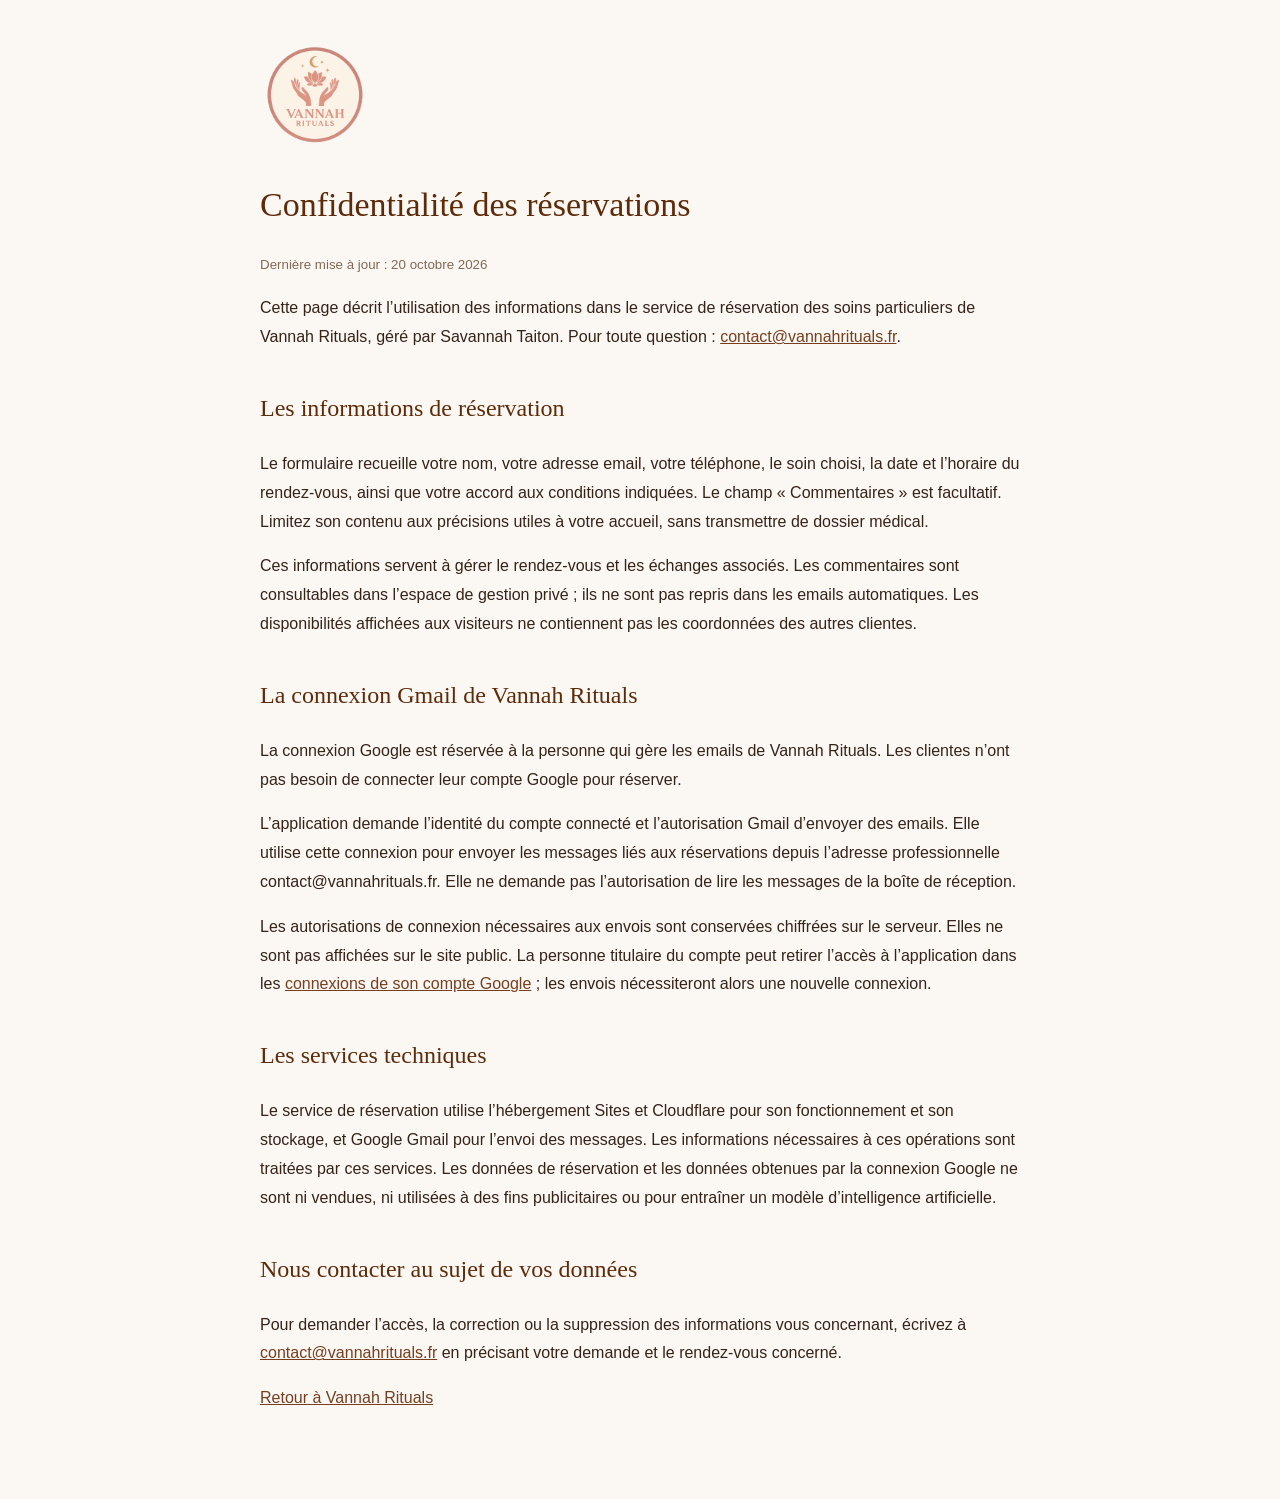
==== confidentialite.html @ 6ca640f9 "Explain booking and Gmail data use on public privacy page" ====
<!doctype html>
<html lang="fr">
<head><meta charset="utf-8"><meta name="viewport" content="width=device-width,initial-scale=1"><title>Confidentialité des réservations — Vannah Rituals</title><meta name="description" content="Utilisation des données de réservation et de la connexion Gmail de Vannah Rituals."><style>body{margin:0;background:#fbf8f4;color:#352318;font:16px/1.8 Arial,sans-serif}main{max-width:760px;margin:auto;padding:40px 24px 70px}img{width:110px;height:110px}h1,h2{font-family:Georgia,serif;font-weight:normal;color:#5e2b0a}h1{font-size:34px;line-height:1.3}h2{font-size:24px;margin-top:35px}a{color:#763e20}small{color:#806955}</style></head>
<body><main><a href="/"><img src="logo.png" alt="Vannah Rituals — accueil"></a><h1>Confidentialité des réservations</h1><small>Dernière mise à jour : 20 octobre 2026</small>
<p>Cette page décrit l’utilisation des informations dans le service de réservation des soins particuliers de Vannah Rituals, géré par Savannah Taiton. Pour toute question : <a href="mailto:contact@vannahrituals.fr">contact@vannahrituals.fr</a>.</p>
<h2>Les informations de réservation</h2><p>Le formulaire recueille votre nom, votre adresse email, votre téléphone, le soin choisi, la date et l’horaire du rendez-vous, ainsi que votre accord aux conditions indiquées. Le champ « Commentaires » est facultatif. Limitez son contenu aux précisions utiles à votre accueil, sans transmettre de dossier médical.</p><p>Ces informations servent à gérer le rendez-vous et les échanges associés. Les commentaires sont consultables dans l’espace de gestion privé ; ils ne sont pas repris dans les emails automatiques. Les disponibilités affichées aux visiteurs ne contiennent pas les coordonnées des autres clientes.</p>
<h2>La connexion Gmail de Vannah Rituals</h2><p>La connexion Google est réservée à la personne qui gère les emails de Vannah Rituals. Les clientes n’ont pas besoin de connecter leur compte Google pour réserver.</p><p>L’application demande l’identité du compte connecté et l’autorisation Gmail d’envoyer des emails. Elle utilise cette connexion pour envoyer les messages liés aux réservations depuis l’adresse professionnelle contact@vannahrituals.fr. Elle ne demande pas l’autorisation de lire les messages de la boîte de réception.</p><p>Les autorisations de connexion nécessaires aux envois sont conservées chiffrées sur le serveur. Elles ne sont pas affichées sur le site public. La personne titulaire du compte peut retirer l’accès à l’application dans les <a href="https://myaccount.google.com/connections">connexions de son compte Google</a> ; les envois nécessiteront alors une nouvelle connexion.</p>
<h2>Les services techniques</h2><p>Le service de réservation utilise l’hébergement Sites et Cloudflare pour son fonctionnement et son stockage, et Google Gmail pour l’envoi des messages. Les informations nécessaires à ces opérations sont traitées par ces services. Les données de réservation et les données obtenues par la connexion Google ne sont ni vendues, ni utilisées à des fins publicitaires ou pour entraîner un modèle d’intelligence artificielle.</p>
<h2>Nous contacter au sujet de vos données</h2><p>Pour demander l’accès, la correction ou la suppression des informations vous concernant, écrivez à <a href="mailto:contact@vannahrituals.fr">contact@vannahrituals.fr</a> en précisant votre demande et le rendez-vous concerné.</p><p><a href="/">Retour à Vannah Rituals</a></p></main></body></html>
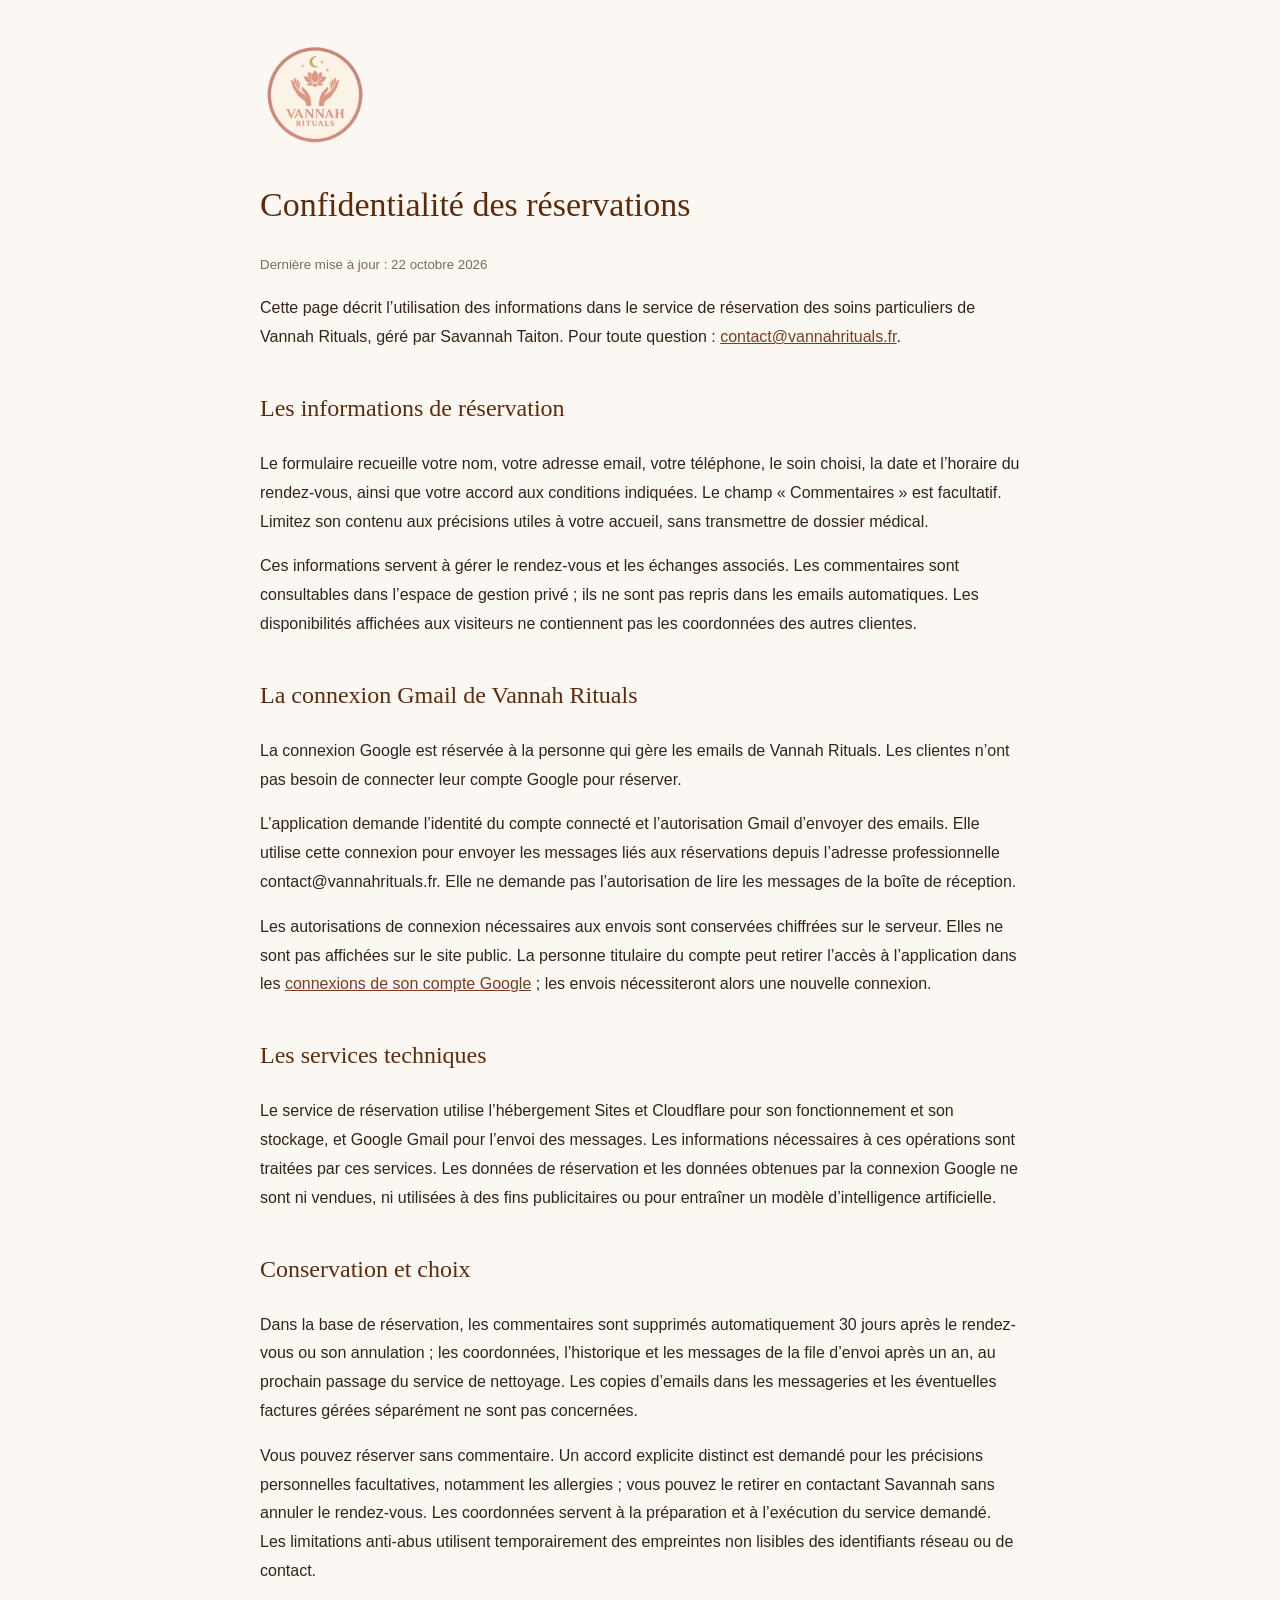
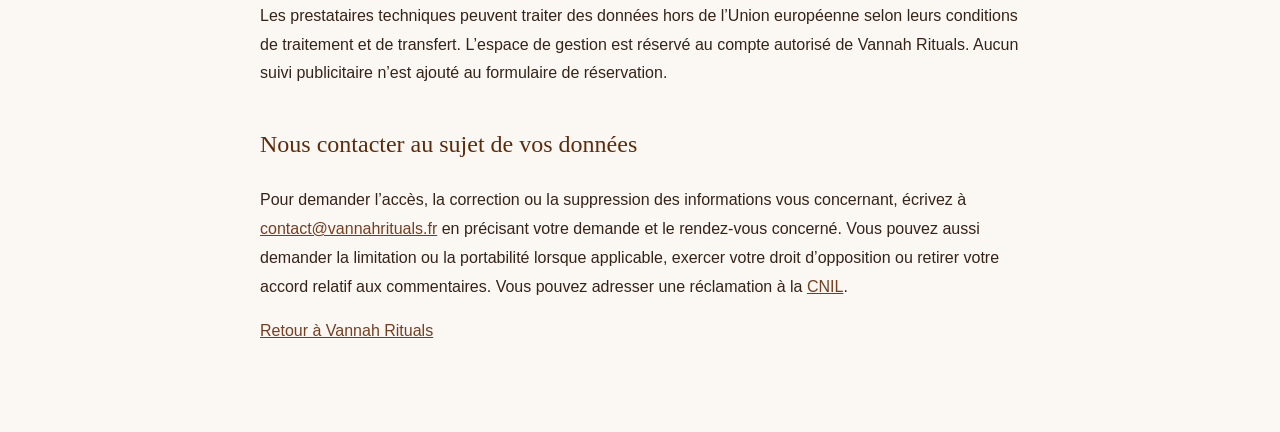
==== commit 4532d722: "Document retention periods and optional personal comments" ====
--- a/confidentialite.html
+++ b/confidentialite.html
@@ -1,9 +1,9 @@
 <!doctype html>
 <html lang="fr">
 <head><meta charset="utf-8"><meta name="viewport" content="width=device-width,initial-scale=1"><title>Confidentialité des réservations — Vannah Rituals</title><meta name="description" content="Utilisation des données de réservation et de la connexion Gmail de Vannah Rituals."><style>body{margin:0;background:#fbf8f4;color:#352318;font:16px/1.8 Arial,sans-serif}main{max-width:760px;margin:auto;padding:40px 24px 70px}img{width:110px;height:110px}h1,h2{font-family:Georgia,serif;font-weight:normal;color:#5e2b0a}h1{font-size:34px;line-height:1.3}h2{font-size:24px;margin-top:35px}a{color:#763e20}small{color:#806955}</style></head>
-<body><main><a href="/"><img src="logo.png" alt="Vannah Rituals — accueil"></a><h1>Confidentialité des réservations</h1><small>Dernière mise à jour : 20 octobre 2026</small>
+<body><main><a href="/"><img src="logo.png" alt="Vannah Rituals — accueil"></a><h1>Confidentialité des réservations</h1><small>Dernière mise à jour : 22 octobre 2026</small>
 <p>Cette page décrit l’utilisation des informations dans le service de réservation des soins particuliers de Vannah Rituals, géré par Savannah Taiton. Pour toute question : <a href="mailto:contact@vannahrituals.fr">contact@vannahrituals.fr</a>.</p>
 <h2>Les informations de réservation</h2><p>Le formulaire recueille votre nom, votre adresse email, votre téléphone, le soin choisi, la date et l’horaire du rendez-vous, ainsi que votre accord aux conditions indiquées. Le champ « Commentaires » est facultatif. Limitez son contenu aux précisions utiles à votre accueil, sans transmettre de dossier médical.</p><p>Ces informations servent à gérer le rendez-vous et les échanges associés. Les commentaires sont consultables dans l’espace de gestion privé ; ils ne sont pas repris dans les emails automatiques. Les disponibilités affichées aux visiteurs ne contiennent pas les coordonnées des autres clientes.</p>
 <h2>La connexion Gmail de Vannah Rituals</h2><p>La connexion Google est réservée à la personne qui gère les emails de Vannah Rituals. Les clientes n’ont pas besoin de connecter leur compte Google pour réserver.</p><p>L’application demande l’identité du compte connecté et l’autorisation Gmail d’envoyer des emails. Elle utilise cette connexion pour envoyer les messages liés aux réservations depuis l’adresse professionnelle contact@vannahrituals.fr. Elle ne demande pas l’autorisation de lire les messages de la boîte de réception.</p><p>Les autorisations de connexion nécessaires aux envois sont conservées chiffrées sur le serveur. Elles ne sont pas affichées sur le site public. La personne titulaire du compte peut retirer l’accès à l’application dans les <a href="https://myaccount.google.com/connections">connexions de son compte Google</a> ; les envois nécessiteront alors une nouvelle connexion.</p>
 <h2>Les services techniques</h2><p>Le service de réservation utilise l’hébergement Sites et Cloudflare pour son fonctionnement et son stockage, et Google Gmail pour l’envoi des messages. Les informations nécessaires à ces opérations sont traitées par ces services. Les données de réservation et les données obtenues par la connexion Google ne sont ni vendues, ni utilisées à des fins publicitaires ou pour entraîner un modèle d’intelligence artificielle.</p>
-<h2>Nous contacter au sujet de vos données</h2><p>Pour demander l’accès, la correction ou la suppression des informations vous concernant, écrivez à <a href="mailto:contact@vannahrituals.fr">contact@vannahrituals.fr</a> en précisant votre demande et le rendez-vous concerné.</p><p><a href="/">Retour à Vannah Rituals</a></p></main></body></html>
+<h2>Conservation et choix</h2><p>Dans la base de réservation, les commentaires sont supprimés automatiquement 30 jours après le rendez-vous ou son annulation ; les coordonnées, l’historique et les messages de la file d’envoi après un an, au prochain passage du service de nettoyage. Les copies d’emails dans les messageries et les éventuelles factures gérées séparément ne sont pas concernées.</p><p>Vous pouvez réserver sans commentaire. Un accord explicite distinct est demandé pour les précisions personnelles facultatives, notamment les allergies ; vous pouvez le retirer en contactant Savannah sans annuler le rendez-vous. Les coordonnées servent à la préparation et à l’exécution du service demandé. Les limitations anti-abus utilisent temporairement des empreintes non lisibles des identifiants réseau ou de contact.</p><p>Les prestataires techniques peuvent traiter des données hors de l’Union européenne selon leurs conditions de traitement et de transfert. L’espace de gestion est réservé au compte autorisé de Vannah Rituals. Aucun suivi publicitaire n’est ajouté au formulaire de réservation.</p><h2>Nous contacter au sujet de vos données</h2><p>Pour demander l’accès, la correction ou la suppression des informations vous concernant, écrivez à <a href="mailto:contact@vannahrituals.fr">contact@vannahrituals.fr</a> en précisant votre demande et le rendez-vous concerné. Vous pouvez aussi demander la limitation ou la portabilité lorsque applicable, exercer votre droit d’opposition ou retirer votre accord relatif aux commentaires. Vous pouvez adresser une réclamation à la <a href="https://www.cnil.fr/fr/plaintes">CNIL</a>.</p><p><a href="/">Retour à Vannah Rituals</a></p></main></body></html>
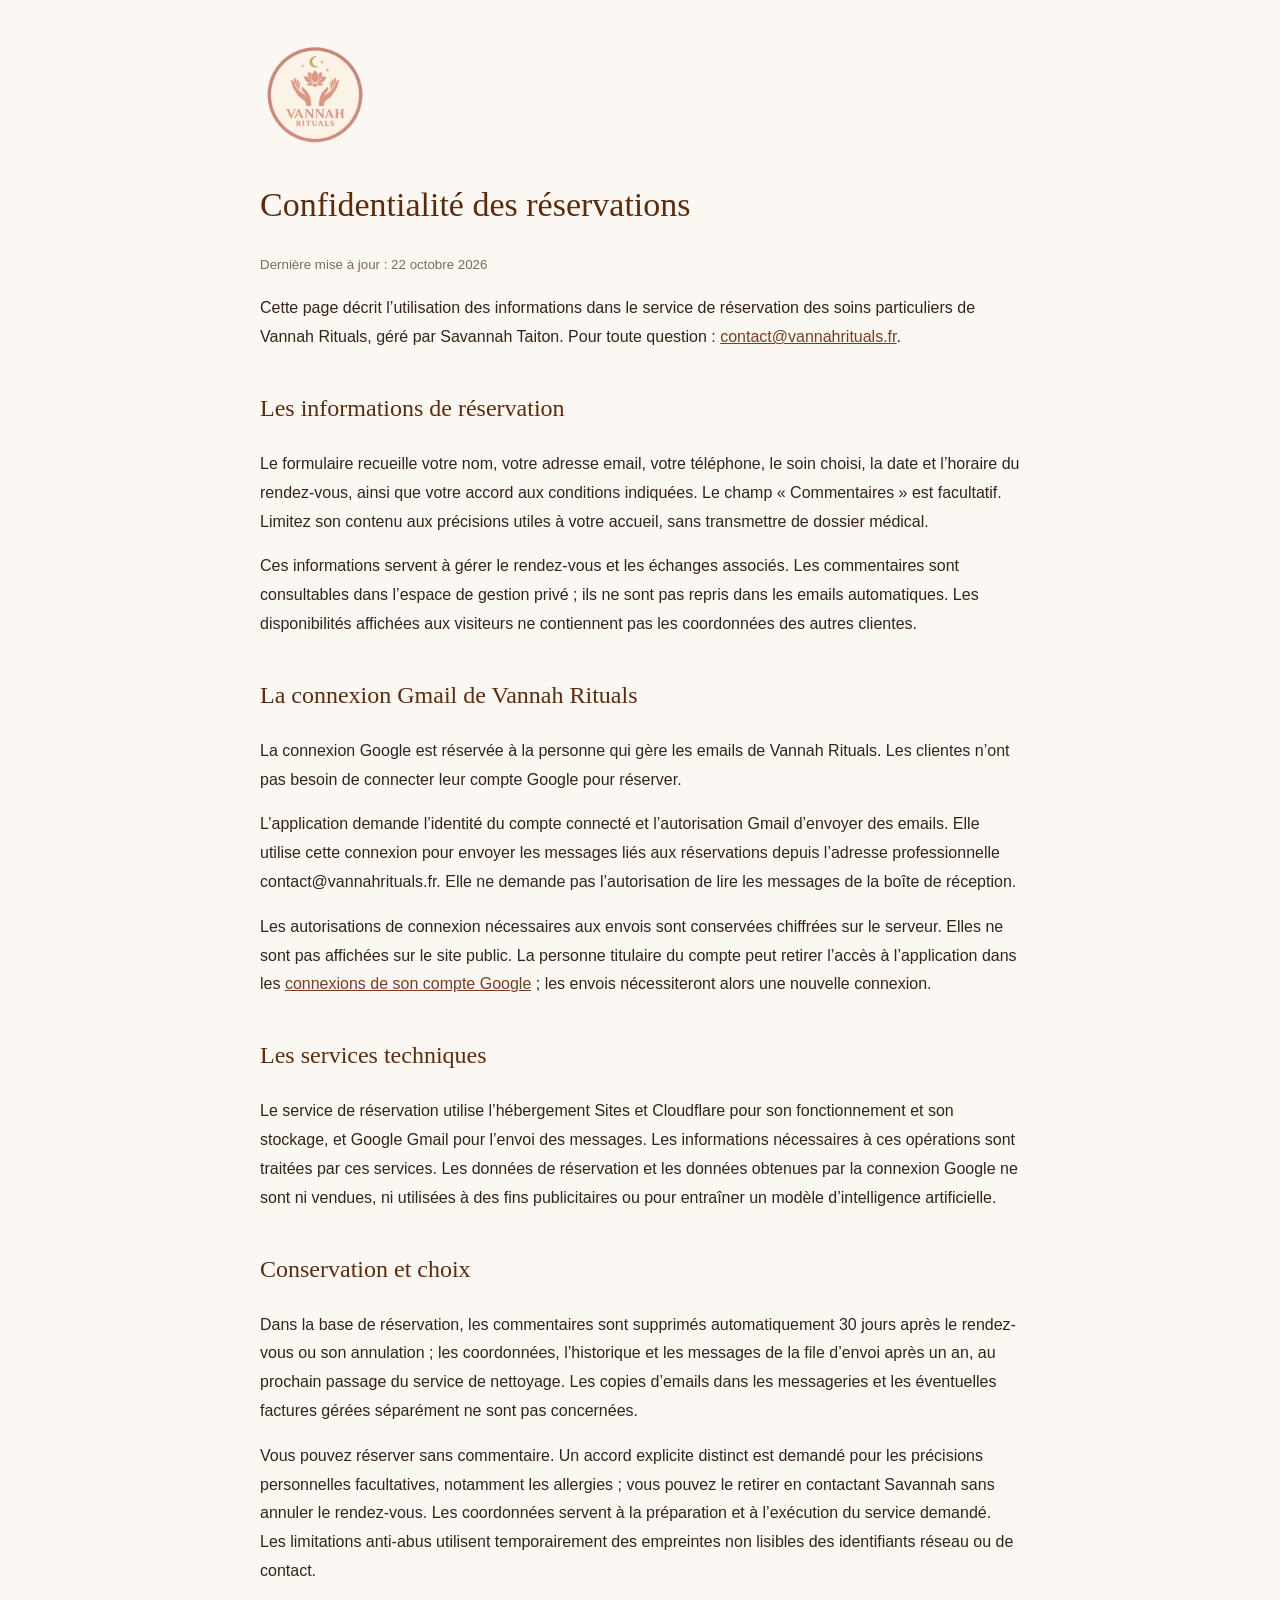
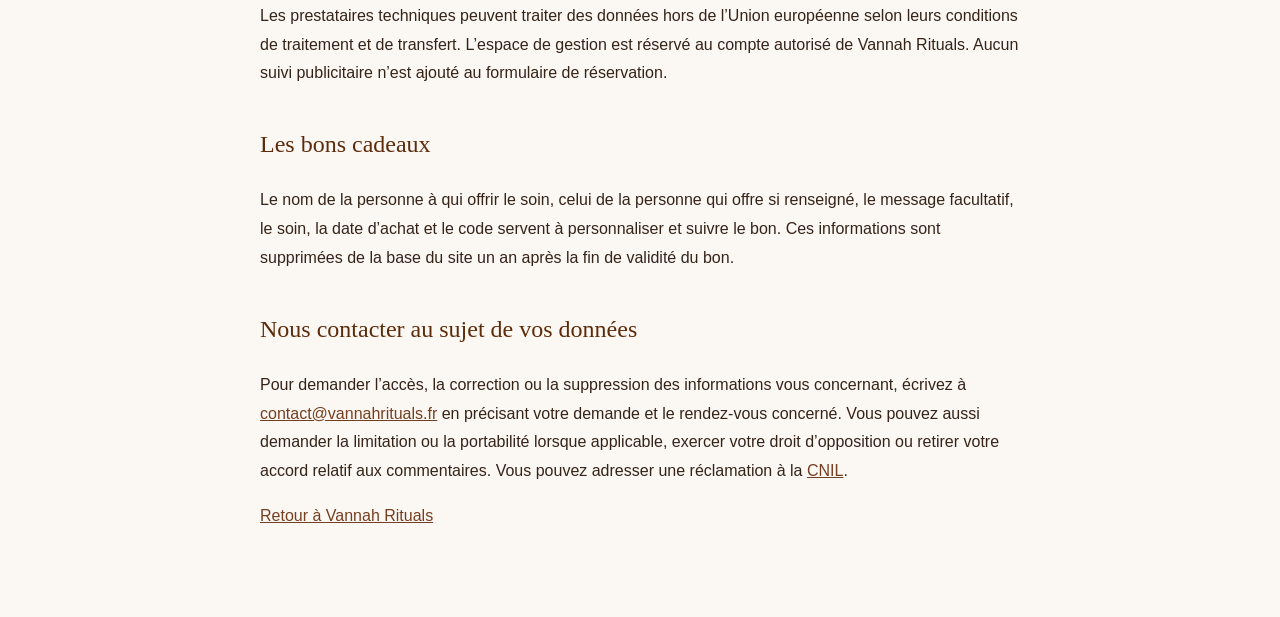
==== commit 981b6e21: "Present gift vouchers and start all card validity at purchase" ====
--- a/confidentialite.html
+++ b/confidentialite.html
@@ -6,4 +6,4 @@
 <h2>Les informations de réservation</h2><p>Le formulaire recueille votre nom, votre adresse email, votre téléphone, le soin choisi, la date et l’horaire du rendez-vous, ainsi que votre accord aux conditions indiquées. Le champ « Commentaires » est facultatif. Limitez son contenu aux précisions utiles à votre accueil, sans transmettre de dossier médical.</p><p>Ces informations servent à gérer le rendez-vous et les échanges associés. Les commentaires sont consultables dans l’espace de gestion privé ; ils ne sont pas repris dans les emails automatiques. Les disponibilités affichées aux visiteurs ne contiennent pas les coordonnées des autres clientes.</p>
 <h2>La connexion Gmail de Vannah Rituals</h2><p>La connexion Google est réservée à la personne qui gère les emails de Vannah Rituals. Les clientes n’ont pas besoin de connecter leur compte Google pour réserver.</p><p>L’application demande l’identité du compte connecté et l’autorisation Gmail d’envoyer des emails. Elle utilise cette connexion pour envoyer les messages liés aux réservations depuis l’adresse professionnelle contact@vannahrituals.fr. Elle ne demande pas l’autorisation de lire les messages de la boîte de réception.</p><p>Les autorisations de connexion nécessaires aux envois sont conservées chiffrées sur le serveur. Elles ne sont pas affichées sur le site public. La personne titulaire du compte peut retirer l’accès à l’application dans les <a href="https://myaccount.google.com/connections">connexions de son compte Google</a> ; les envois nécessiteront alors une nouvelle connexion.</p>
 <h2>Les services techniques</h2><p>Le service de réservation utilise l’hébergement Sites et Cloudflare pour son fonctionnement et son stockage, et Google Gmail pour l’envoi des messages. Les informations nécessaires à ces opérations sont traitées par ces services. Les données de réservation et les données obtenues par la connexion Google ne sont ni vendues, ni utilisées à des fins publicitaires ou pour entraîner un modèle d’intelligence artificielle.</p>
-<h2>Conservation et choix</h2><p>Dans la base de réservation, les commentaires sont supprimés automatiquement 30 jours après le rendez-vous ou son annulation ; les coordonnées, l’historique et les messages de la file d’envoi après un an, au prochain passage du service de nettoyage. Les copies d’emails dans les messageries et les éventuelles factures gérées séparément ne sont pas concernées.</p><p>Vous pouvez réserver sans commentaire. Un accord explicite distinct est demandé pour les précisions personnelles facultatives, notamment les allergies ; vous pouvez le retirer en contactant Savannah sans annuler le rendez-vous. Les coordonnées servent à la préparation et à l’exécution du service demandé. Les limitations anti-abus utilisent temporairement des empreintes non lisibles des identifiants réseau ou de contact.</p><p>Les prestataires techniques peuvent traiter des données hors de l’Union européenne selon leurs conditions de traitement et de transfert. L’espace de gestion est réservé au compte autorisé de Vannah Rituals. Aucun suivi publicitaire n’est ajouté au formulaire de réservation.</p><h2>Nous contacter au sujet de vos données</h2><p>Pour demander l’accès, la correction ou la suppression des informations vous concernant, écrivez à <a href="mailto:contact@vannahrituals.fr">contact@vannahrituals.fr</a> en précisant votre demande et le rendez-vous concerné. Vous pouvez aussi demander la limitation ou la portabilité lorsque applicable, exercer votre droit d’opposition ou retirer votre accord relatif aux commentaires. Vous pouvez adresser une réclamation à la <a href="https://www.cnil.fr/fr/plaintes">CNIL</a>.</p><p><a href="/">Retour à Vannah Rituals</a></p></main></body></html>
+<h2>Conservation et choix</h2><p>Dans la base de réservation, les commentaires sont supprimés automatiquement 30 jours après le rendez-vous ou son annulation ; les coordonnées, l’historique et les messages de la file d’envoi après un an, au prochain passage du service de nettoyage. Les copies d’emails dans les messageries et les éventuelles factures gérées séparément ne sont pas concernées.</p><p>Vous pouvez réserver sans commentaire. Un accord explicite distinct est demandé pour les précisions personnelles facultatives, notamment les allergies ; vous pouvez le retirer en contactant Savannah sans annuler le rendez-vous. Les coordonnées servent à la préparation et à l’exécution du service demandé. Les limitations anti-abus utilisent temporairement des empreintes non lisibles des identifiants réseau ou de contact.</p><p>Les prestataires techniques peuvent traiter des données hors de l’Union européenne selon leurs conditions de traitement et de transfert. L’espace de gestion est réservé au compte autorisé de Vannah Rituals. Aucun suivi publicitaire n’est ajouté au formulaire de réservation.</p><h2>Les bons cadeaux</h2><p>Le nom de la personne à qui offrir le soin, celui de la personne qui offre si renseigné, le message facultatif, le soin, la date d’achat et le code servent à personnaliser et suivre le bon. Ces informations sont supprimées de la base du site un an après la fin de validité du bon.</p><h2>Nous contacter au sujet de vos données</h2><p>Pour demander l’accès, la correction ou la suppression des informations vous concernant, écrivez à <a href="mailto:contact@vannahrituals.fr">contact@vannahrituals.fr</a> en précisant votre demande et le rendez-vous concerné. Vous pouvez aussi demander la limitation ou la portabilité lorsque applicable, exercer votre droit d’opposition ou retirer votre accord relatif aux commentaires. Vous pouvez adresser une réclamation à la <a href="https://www.cnil.fr/fr/plaintes">CNIL</a>.</p><p><a href="/">Retour à Vannah Rituals</a></p></main></body></html>
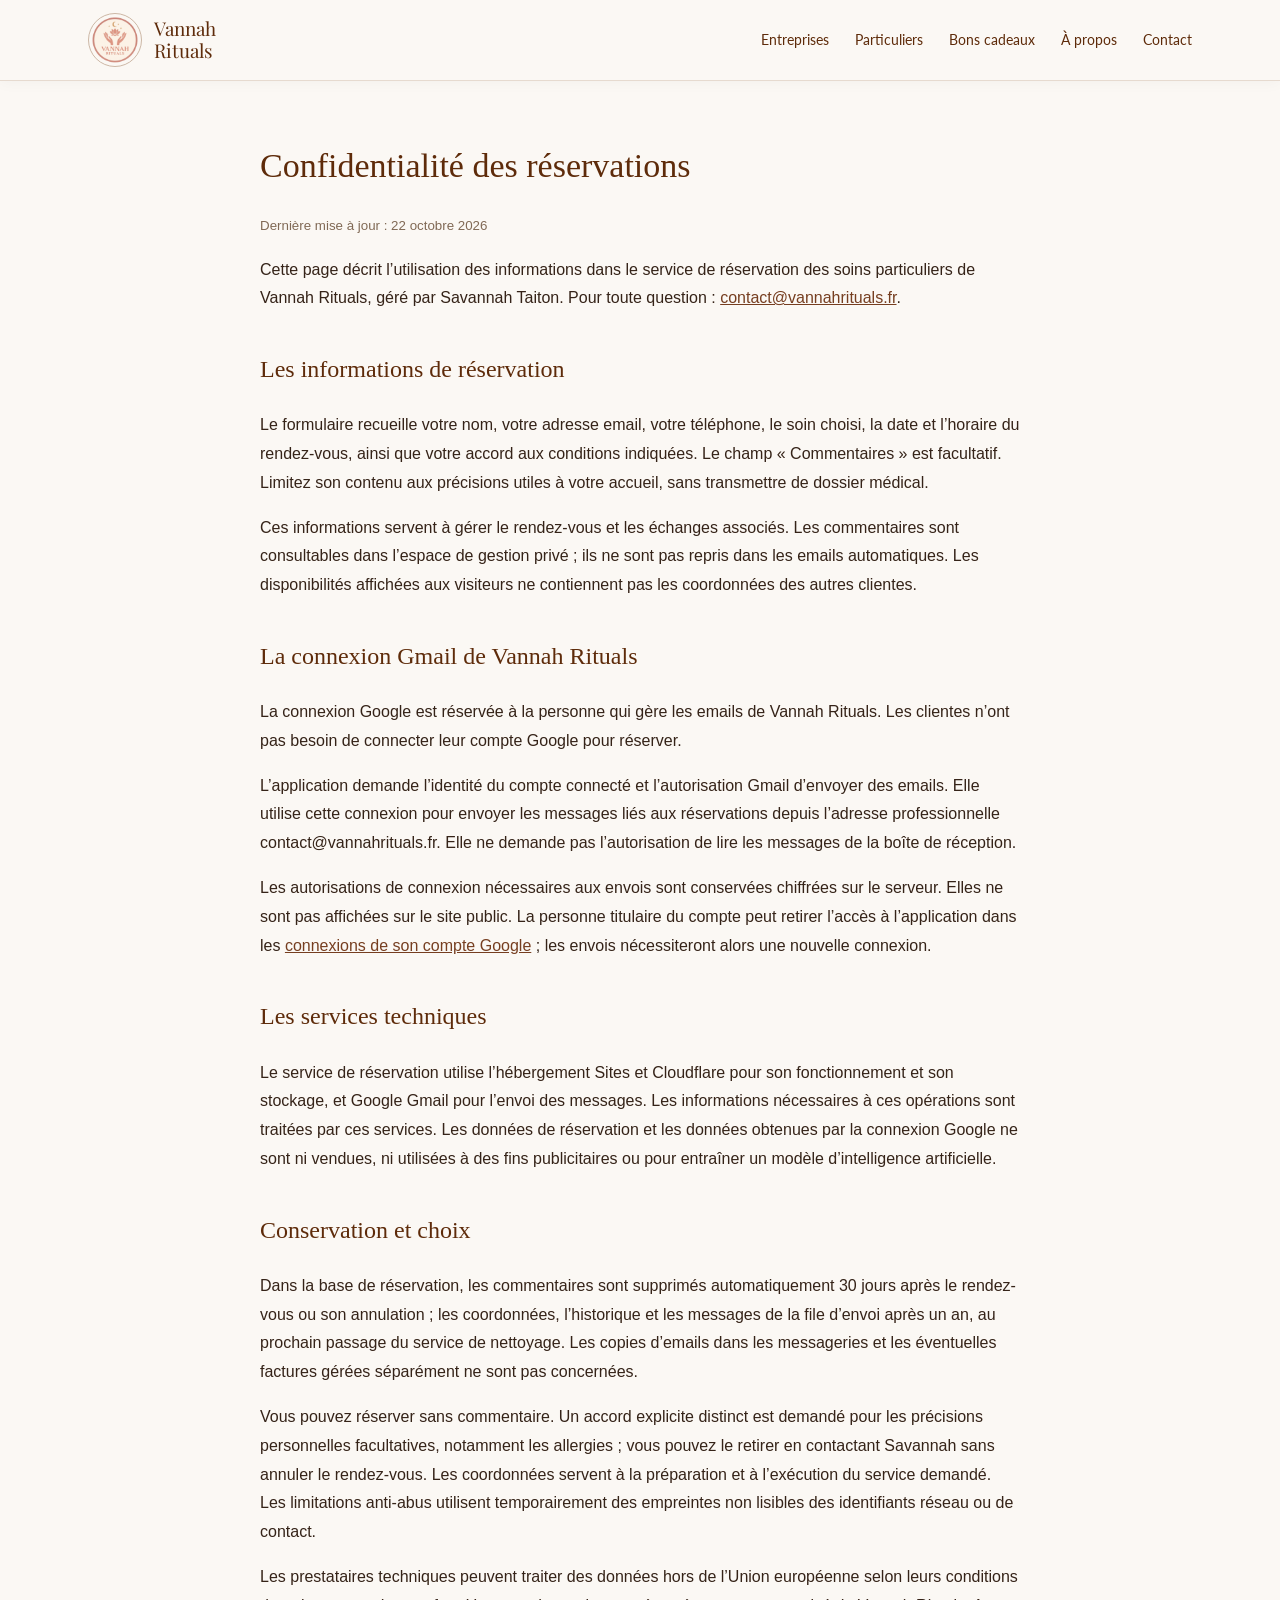
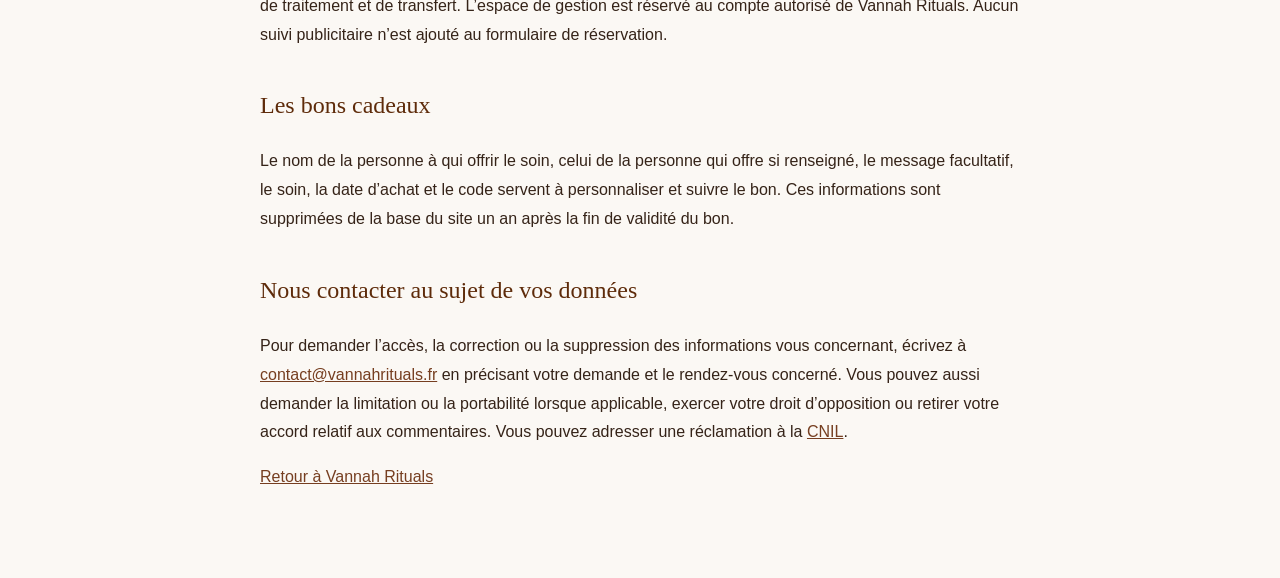
==== commit 0ea02274: "Unify public navigation and remove header booking calls to action" ====
--- a/confidentialite.html
+++ b/confidentialite.html
@@ -1,7 +1,25 @@
 <!doctype html>
 <html lang="fr">
-<head><meta charset="utf-8"><meta name="viewport" content="width=device-width,initial-scale=1"><title>Confidentialité des réservations — Vannah Rituals</title><meta name="description" content="Utilisation des données de réservation et de la connexion Gmail de Vannah Rituals."><style>body{margin:0;background:#fbf8f4;color:#352318;font:16px/1.8 Arial,sans-serif}main{max-width:760px;margin:auto;padding:40px 24px 70px}img{width:110px;height:110px}h1,h2{font-family:Georgia,serif;font-weight:normal;color:#5e2b0a}h1{font-size:34px;line-height:1.3}h2{font-size:24px;margin-top:35px}a{color:#763e20}small{color:#806955}</style></head>
-<body><main><a href="/"><img src="logo.png" alt="Vannah Rituals — accueil"></a><h1>Confidentialité des réservations</h1><small>Dernière mise à jour : 22 octobre 2026</small>
+<head><meta charset="utf-8"><meta name="viewport" content="width=device-width,initial-scale=1"><title>Confidentialité des réservations — Vannah Rituals</title><meta name="description" content="Utilisation des données de réservation et de la connexion Gmail de Vannah Rituals."><style>body{margin:0;background:#fbf8f4;color:#352318;font:16px/1.8 Arial,sans-serif}main{max-width:760px;margin:auto;padding:40px 24px 70px}img{width:110px;height:110px}h1,h2{font-family:Georgia,serif;font-weight:normal;color:#5e2b0a}h1{font-size:34px;line-height:1.3}h2{font-size:24px;margin-top:35px}a{color:#763e20}small{color:#806955}</style><link href="https://fonts.googleapis.com/css2?family=Lato:wght@300;400;700&family=Playfair+Display:ital,wght@0,400;0,600;1,400&display=swap" rel="stylesheet">    <link rel="stylesheet" href="site-header.css">
+    <script src="site-header.js" defer></script>
+    <noscript><style>@media(max-width:859px){.site-header-inner{flex-wrap:wrap}.site-menu-toggle{display:none}.site-navigation{display:flex;position:static;flex-basis:100%;border-bottom:0;box-shadow:none;padding:0}}</style></noscript>
+</head>
+<body><nav class="site-header" aria-label="Navigation principale" data-menu-open="false">
+        <div class="site-header-inner">
+            <a href="https://vannahrituals.fr/" class="site-brand" aria-label="Vannah Rituals — accueil">
+                <img src="logo.png" alt="" class="site-logo" width="54" height="54">
+                <span class="site-wordmark">Vannah<br>Rituals</span>
+            </a>
+            <button class="site-menu-toggle" type="button" aria-label="Ouvrir le menu" aria-controls="site-navigation" aria-expanded="false"><span></span><span></span><span></span></button>
+            <div class="site-navigation" id="site-navigation">
+                <a href="https://vannahrituals.fr/">Entreprises</a>
+                <a href="https://vannahrituals.fr/soins.html">Particuliers</a>
+                <a href="https://reservation.vannahrituals.fr/cadeaux">Bons cadeaux</a>
+                <a href="https://vannahrituals.fr/#apropos">À propos</a>
+                <a href="https://vannahrituals.fr/#contact">Contact</a>
+            </div>
+        </div>
+    </nav><main><h1>Confidentialité des réservations</h1><small>Dernière mise à jour : 22 octobre 2026</small>
 <p>Cette page décrit l’utilisation des informations dans le service de réservation des soins particuliers de Vannah Rituals, géré par Savannah Taiton. Pour toute question : <a href="mailto:contact@vannahrituals.fr">contact@vannahrituals.fr</a>.</p>
 <h2>Les informations de réservation</h2><p>Le formulaire recueille votre nom, votre adresse email, votre téléphone, le soin choisi, la date et l’horaire du rendez-vous, ainsi que votre accord aux conditions indiquées. Le champ « Commentaires » est facultatif. Limitez son contenu aux précisions utiles à votre accueil, sans transmettre de dossier médical.</p><p>Ces informations servent à gérer le rendez-vous et les échanges associés. Les commentaires sont consultables dans l’espace de gestion privé ; ils ne sont pas repris dans les emails automatiques. Les disponibilités affichées aux visiteurs ne contiennent pas les coordonnées des autres clientes.</p>
 <h2>La connexion Gmail de Vannah Rituals</h2><p>La connexion Google est réservée à la personne qui gère les emails de Vannah Rituals. Les clientes n’ont pas besoin de connecter leur compte Google pour réserver.</p><p>L’application demande l’identité du compte connecté et l’autorisation Gmail d’envoyer des emails. Elle utilise cette connexion pour envoyer les messages liés aux réservations depuis l’adresse professionnelle contact@vannahrituals.fr. Elle ne demande pas l’autorisation de lire les messages de la boîte de réception.</p><p>Les autorisations de connexion nécessaires aux envois sont conservées chiffrées sur le serveur. Elles ne sont pas affichées sur le site public. La personne titulaire du compte peut retirer l’accès à l’application dans les <a href="https://myaccount.google.com/connections">connexions de son compte Google</a> ; les envois nécessiteront alors une nouvelle connexion.</p>
--- a/site-header.css
+++ b/site-header.css
@@ -0,0 +1,30 @@
+/* Shared public navigation, also used by the reservation site's SiteHeader. */
+.site-header,.site-header *,.site-header *::before,.site-header *::after{box-sizing:border-box}
+.site-header{position:sticky;top:0;z-index:50;background:rgba(251,248,244,.96);border-bottom:1px solid #e6dacf;box-shadow:0 2px 14px rgba(35,9,3,.035);backdrop-filter:blur(14px);-webkit-backdrop-filter:blur(14px);font-family:Lato,Arial,sans-serif;font-size:14px;line-height:1.4;color:#5e2b0a}
+.site-header-inner{position:relative;max-width:1152px;min-height:80px;margin:0 auto;padding:12px 24px;display:flex;align-items:center;justify-content:space-between;gap:32px}
+.site-brand{display:inline-flex;align-items:center;gap:12px;flex-shrink:0;text-decoration:none;color:#5e2b0a}
+.site-logo{display:block;width:54px;height:54px;object-fit:cover;border:1px solid #ccb7a5;border-radius:50%}
+.site-wordmark{font-family:'Playfair Display',Georgia,serif;font-size:19px;font-weight:400;line-height:1.15;letter-spacing:0}
+.site-navigation{display:flex;align-items:center;gap:26px}
+.site-navigation a{position:relative;padding:11px 0;text-decoration:none;white-space:nowrap;color:#5e2b0a;font-size:14px;font-weight:400;line-height:1.4}
+.site-navigation a::after{content:'';position:absolute;right:0;bottom:4px;left:0;height:1px;background:#9d5b38;transform:scaleX(0);transition:transform .18s ease}
+.site-navigation a:hover::after,.site-navigation a[aria-current]::after{transform:scaleX(1)}
+.site-navigation a:hover,.site-navigation a[aria-current]{color:#230903}
+.site-menu-toggle{display:none;position:relative;width:44px;height:44px;flex-shrink:0;padding:10px;border:1px solid #ddcdbd;border-radius:50%;background:transparent;color:#5e2b0a;cursor:pointer}
+.site-menu-toggle span{display:block;position:absolute;left:11px;width:20px;height:1.5px;background:currentColor;transition:transform .18s ease,opacity .18s ease}
+.site-menu-toggle span:nth-child(1){top:14px}.site-menu-toggle span:nth-child(2){top:20px}.site-menu-toggle span:nth-child(3){top:26px}
+.site-header[data-menu-open='true'] .site-menu-toggle span:nth-child(1){transform:translateY(6px) rotate(45deg)}
+.site-header[data-menu-open='true'] .site-menu-toggle span:nth-child(2){opacity:0}
+.site-header[data-menu-open='true'] .site-menu-toggle span:nth-child(3){transform:translateY(-6px) rotate(-45deg)}
+.site-header a:focus-visible,.site-menu-toggle:focus-visible{outline:2px solid #9d5b38;outline-offset:5px}
+@media(max-width:859px){
+ .site-header-inner{min-height:72px;padding:10px 20px;gap:20px}
+ .site-logo{width:48px;height:48px}.site-wordmark{font-size:18px}
+ .site-menu-toggle{display:block}
+ .site-navigation{display:none;position:absolute;top:100%;left:0;right:0;flex-direction:column;align-items:stretch;gap:0;padding:8px 20px 16px;border-bottom:1px solid #e6dacf;background:#fbf8f4;box-shadow:0 14px 18px rgba(35,9,3,.06)}
+ .site-header[data-menu-open='true'] .site-navigation{display:flex}
+ .site-navigation a{padding:14px 4px;font-size:15px}
+ .site-navigation a::after{right:auto;bottom:8px;width:28px}
+}
+@media(prefers-reduced-motion:reduce){.site-navigation a::after,.site-menu-toggle span{transition:none}}
+@media print{.site-header{display:none}}
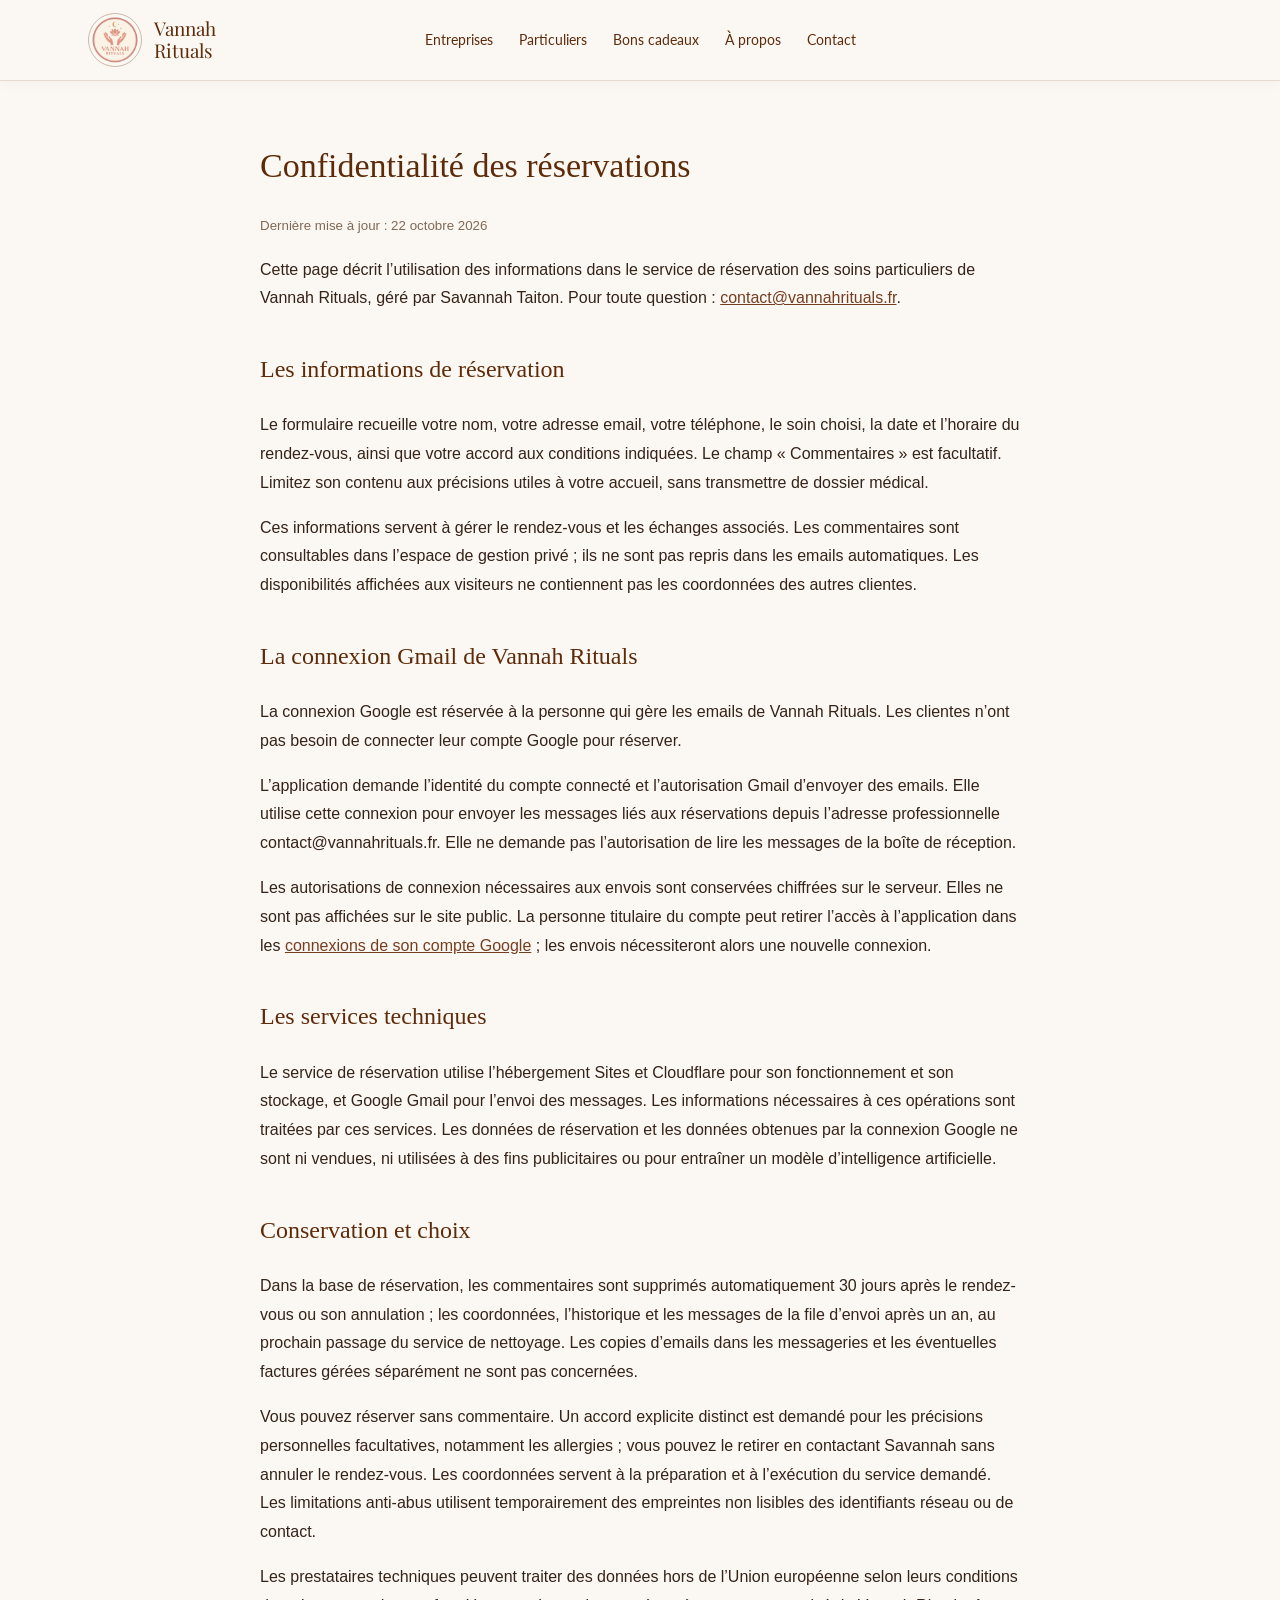
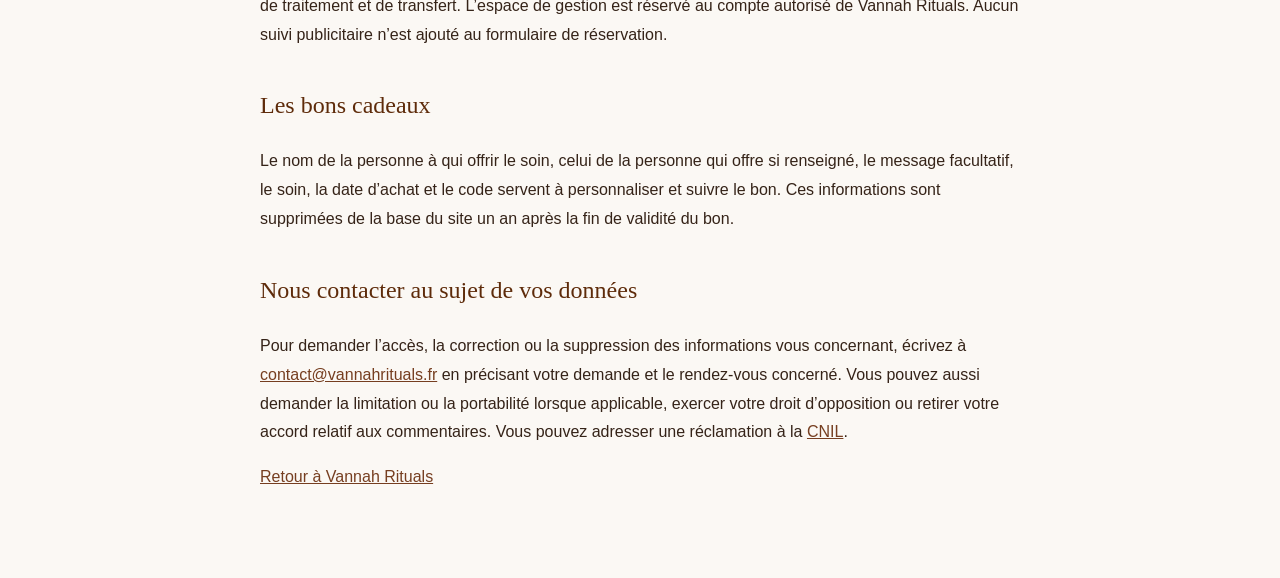
==== commit 3c8f4e06: "Refresh shared header styles after centering the navigation" ====
--- a/confidentialite.html
+++ b/confidentialite.html
@@ -1,6 +1,6 @@
 <!doctype html>
 <html lang="fr">
-<head><meta charset="utf-8"><meta name="viewport" content="width=device-width,initial-scale=1"><title>Confidentialité des réservations — Vannah Rituals</title><meta name="description" content="Utilisation des données de réservation et de la connexion Gmail de Vannah Rituals."><style>body{margin:0;background:#fbf8f4;color:#352318;font:16px/1.8 Arial,sans-serif}main{max-width:760px;margin:auto;padding:40px 24px 70px}img{width:110px;height:110px}h1,h2{font-family:Georgia,serif;font-weight:normal;color:#5e2b0a}h1{font-size:34px;line-height:1.3}h2{font-size:24px;margin-top:35px}a{color:#763e20}small{color:#806955}</style><link href="https://fonts.googleapis.com/css2?family=Lato:wght@300;400;700&family=Playfair+Display:ital,wght@0,400;0,600;1,400&display=swap" rel="stylesheet">    <link rel="stylesheet" href="site-header.css">
+<head><meta charset="utf-8"><meta name="viewport" content="width=device-width,initial-scale=1"><title>Confidentialité des réservations — Vannah Rituals</title><meta name="description" content="Utilisation des données de réservation et de la connexion Gmail de Vannah Rituals."><style>body{margin:0;background:#fbf8f4;color:#352318;font:16px/1.8 Arial,sans-serif}main{max-width:760px;margin:auto;padding:40px 24px 70px}img{width:110px;height:110px}h1,h2{font-family:Georgia,serif;font-weight:normal;color:#5e2b0a}h1{font-size:34px;line-height:1.3}h2{font-size:24px;margin-top:35px}a{color:#763e20}small{color:#806955}</style><link href="https://fonts.googleapis.com/css2?family=Lato:wght@300;400;700&family=Playfair+Display:ital,wght@0,400;0,600;1,400&display=swap" rel="stylesheet">    <link rel="stylesheet" href="site-header.css?v=20261031-center">
     <script src="site-header.js" defer></script>
     <noscript><style>@media(max-width:859px){.site-header-inner{flex-wrap:wrap}.site-menu-toggle{display:none}.site-navigation{display:flex;position:static;flex-basis:100%;border-bottom:0;box-shadow:none;padding:0}}</style></noscript>
 </head>
--- a/site-header.css
+++ b/site-header.css
@@ -17,6 +17,11 @@
 .site-header[data-menu-open='true'] .site-menu-toggle span:nth-child(2){opacity:0}
 .site-header[data-menu-open='true'] .site-menu-toggle span:nth-child(3){transform:translateY(-6px) rotate(-45deg)}
 .site-header a:focus-visible,.site-menu-toggle:focus-visible{outline:2px solid #9d5b38;outline-offset:5px}
+@media(min-width:860px){
+ .site-header-inner{display:grid;grid-template-columns:minmax(0,1fr) auto minmax(0,1fr);gap:16px}
+ .site-brand{justify-self:start}
+ .site-navigation{grid-column:2}
+}
 @media(max-width:859px){
  .site-header-inner{min-height:72px;padding:10px 20px;gap:20px}
  .site-logo{width:48px;height:48px}.site-wordmark{font-size:18px}
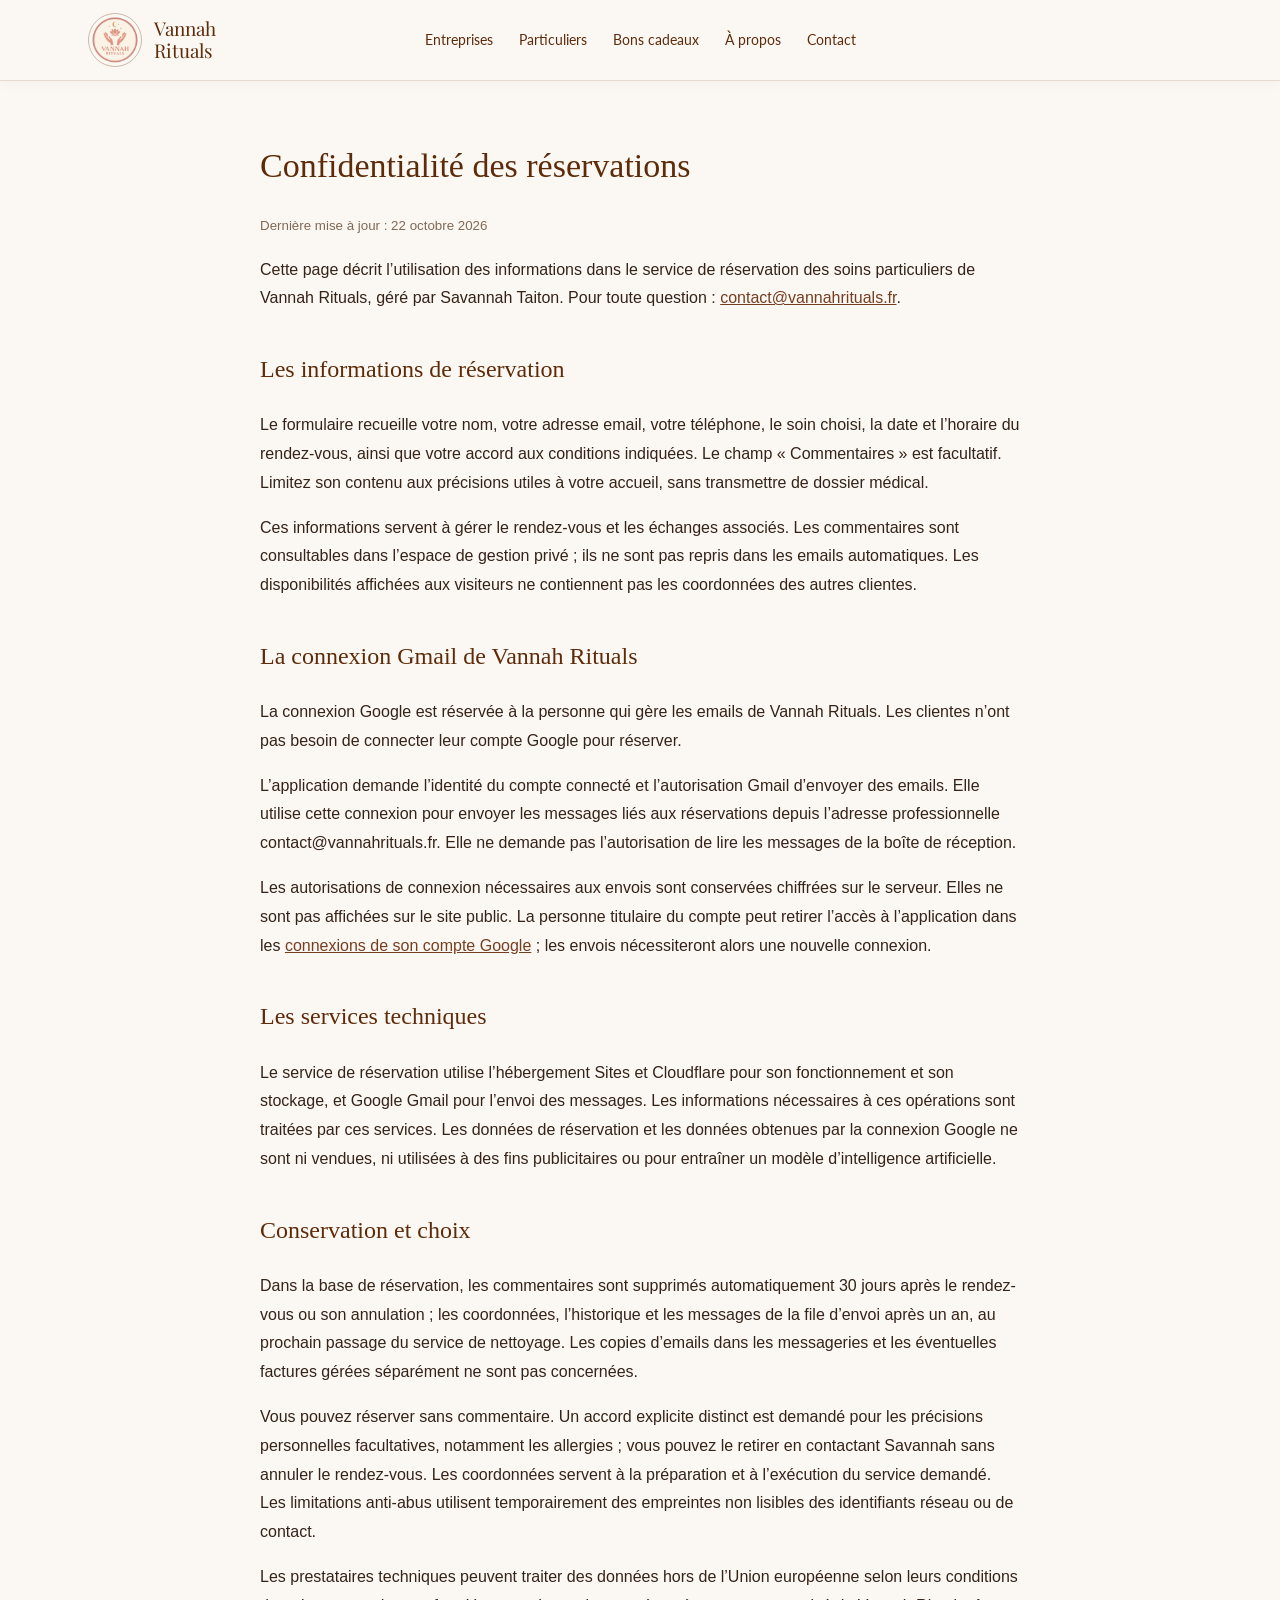
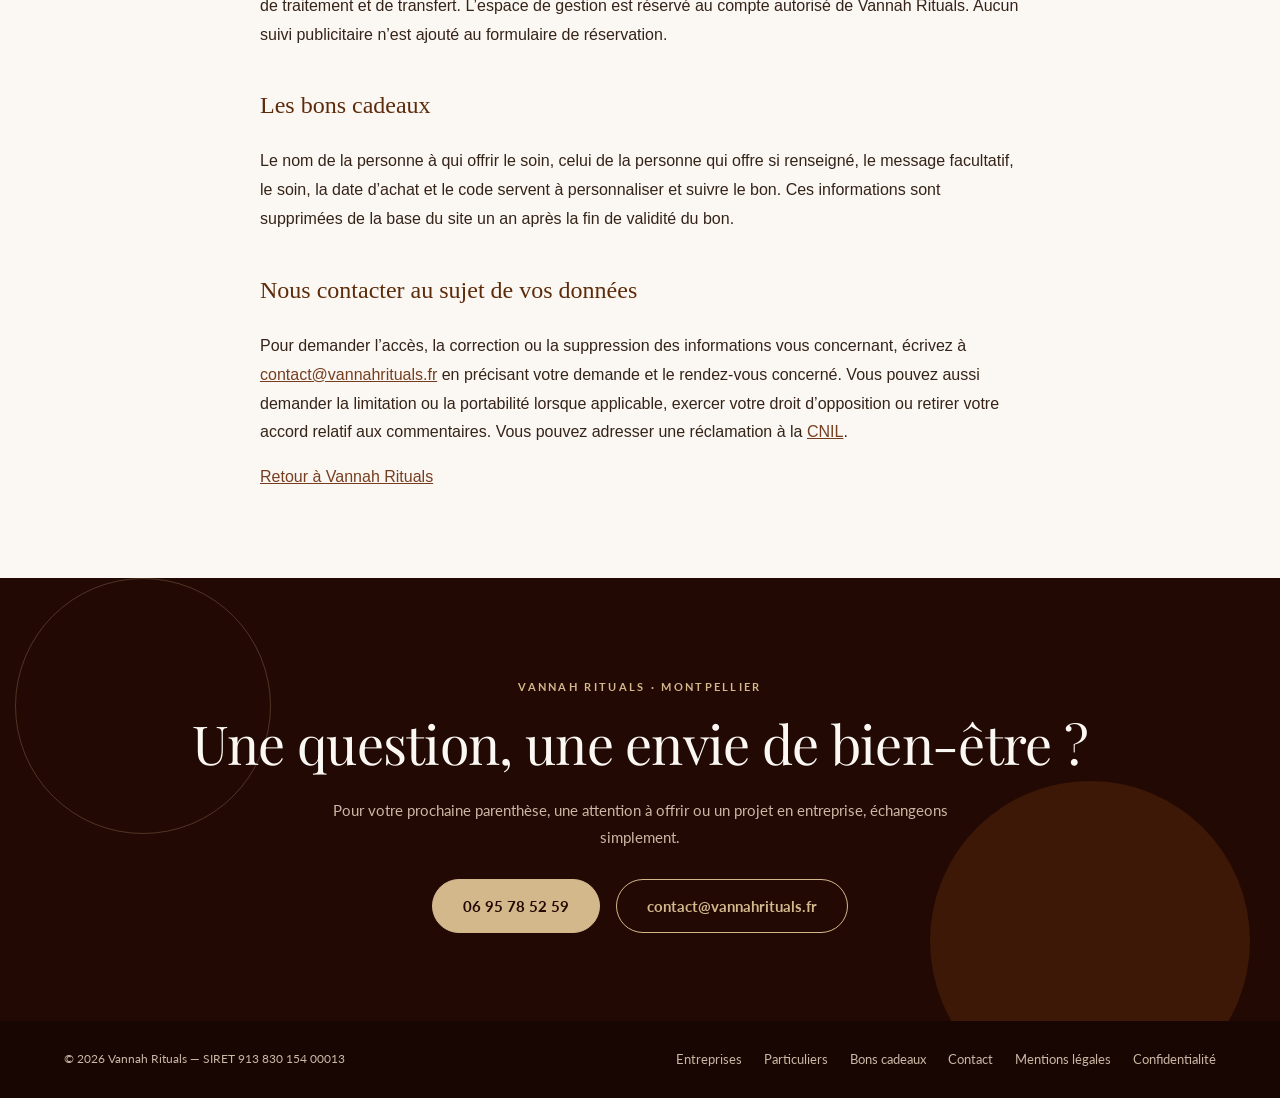
==== commit 9e571c18: "Unify public footers with the individuals page design" ====
--- a/confidentialite.html
+++ b/confidentialite.html
@@ -3,6 +3,7 @@
 <head><meta charset="utf-8"><meta name="viewport" content="width=device-width,initial-scale=1"><title>Confidentialité des réservations — Vannah Rituals</title><meta name="description" content="Utilisation des données de réservation et de la connexion Gmail de Vannah Rituals."><style>body{margin:0;background:#fbf8f4;color:#352318;font:16px/1.8 Arial,sans-serif}main{max-width:760px;margin:auto;padding:40px 24px 70px}img{width:110px;height:110px}h1,h2{font-family:Georgia,serif;font-weight:normal;color:#5e2b0a}h1{font-size:34px;line-height:1.3}h2{font-size:24px;margin-top:35px}a{color:#763e20}small{color:#806955}</style><link href="https://fonts.googleapis.com/css2?family=Lato:wght@300;400;700&family=Playfair+Display:ital,wght@0,400;0,600;1,400&display=swap" rel="stylesheet">    <link rel="stylesheet" href="site-header.css?v=20261031-center">
     <script src="site-header.js" defer></script>
     <noscript><style>@media(max-width:859px){.site-header-inner{flex-wrap:wrap}.site-menu-toggle{display:none}.site-navigation{display:flex;position:static;flex-basis:100%;border-bottom:0;box-shadow:none;padding:0}}</style></noscript>
+    <link rel="stylesheet" href="site-footer.css?v=20261031-footer">
 </head>
 <body><nav class="site-header" aria-label="Navigation principale" data-menu-open="false">
         <div class="site-header-inner">
@@ -24,4 +25,31 @@
 <h2>Les informations de réservation</h2><p>Le formulaire recueille votre nom, votre adresse email, votre téléphone, le soin choisi, la date et l’horaire du rendez-vous, ainsi que votre accord aux conditions indiquées. Le champ « Commentaires » est facultatif. Limitez son contenu aux précisions utiles à votre accueil, sans transmettre de dossier médical.</p><p>Ces informations servent à gérer le rendez-vous et les échanges associés. Les commentaires sont consultables dans l’espace de gestion privé ; ils ne sont pas repris dans les emails automatiques. Les disponibilités affichées aux visiteurs ne contiennent pas les coordonnées des autres clientes.</p>
 <h2>La connexion Gmail de Vannah Rituals</h2><p>La connexion Google est réservée à la personne qui gère les emails de Vannah Rituals. Les clientes n’ont pas besoin de connecter leur compte Google pour réserver.</p><p>L’application demande l’identité du compte connecté et l’autorisation Gmail d’envoyer des emails. Elle utilise cette connexion pour envoyer les messages liés aux réservations depuis l’adresse professionnelle contact@vannahrituals.fr. Elle ne demande pas l’autorisation de lire les messages de la boîte de réception.</p><p>Les autorisations de connexion nécessaires aux envois sont conservées chiffrées sur le serveur. Elles ne sont pas affichées sur le site public. La personne titulaire du compte peut retirer l’accès à l’application dans les <a href="https://myaccount.google.com/connections">connexions de son compte Google</a> ; les envois nécessiteront alors une nouvelle connexion.</p>
 <h2>Les services techniques</h2><p>Le service de réservation utilise l’hébergement Sites et Cloudflare pour son fonctionnement et son stockage, et Google Gmail pour l’envoi des messages. Les informations nécessaires à ces opérations sont traitées par ces services. Les données de réservation et les données obtenues par la connexion Google ne sont ni vendues, ni utilisées à des fins publicitaires ou pour entraîner un modèle d’intelligence artificielle.</p>
-<h2>Conservation et choix</h2><p>Dans la base de réservation, les commentaires sont supprimés automatiquement 30 jours après le rendez-vous ou son annulation ; les coordonnées, l’historique et les messages de la file d’envoi après un an, au prochain passage du service de nettoyage. Les copies d’emails dans les messageries et les éventuelles factures gérées séparément ne sont pas concernées.</p><p>Vous pouvez réserver sans commentaire. Un accord explicite distinct est demandé pour les précisions personnelles facultatives, notamment les allergies ; vous pouvez le retirer en contactant Savannah sans annuler le rendez-vous. Les coordonnées servent à la préparation et à l’exécution du service demandé. Les limitations anti-abus utilisent temporairement des empreintes non lisibles des identifiants réseau ou de contact.</p><p>Les prestataires techniques peuvent traiter des données hors de l’Union européenne selon leurs conditions de traitement et de transfert. L’espace de gestion est réservé au compte autorisé de Vannah Rituals. Aucun suivi publicitaire n’est ajouté au formulaire de réservation.</p><h2>Les bons cadeaux</h2><p>Le nom de la personne à qui offrir le soin, celui de la personne qui offre si renseigné, le message facultatif, le soin, la date d’achat et le code servent à personnaliser et suivre le bon. Ces informations sont supprimées de la base du site un an après la fin de validité du bon.</p><h2>Nous contacter au sujet de vos données</h2><p>Pour demander l’accès, la correction ou la suppression des informations vous concernant, écrivez à <a href="mailto:contact@vannahrituals.fr">contact@vannahrituals.fr</a> en précisant votre demande et le rendez-vous concerné. Vous pouvez aussi demander la limitation ou la portabilité lorsque applicable, exercer votre droit d’opposition ou retirer votre accord relatif aux commentaires. Vous pouvez adresser une réclamation à la <a href="https://www.cnil.fr/fr/plaintes">CNIL</a>.</p><p><a href="/">Retour à Vannah Rituals</a></p></main></body></html>
+<h2>Conservation et choix</h2><p>Dans la base de réservation, les commentaires sont supprimés automatiquement 30 jours après le rendez-vous ou son annulation ; les coordonnées, l’historique et les messages de la file d’envoi après un an, au prochain passage du service de nettoyage. Les copies d’emails dans les messageries et les éventuelles factures gérées séparément ne sont pas concernées.</p><p>Vous pouvez réserver sans commentaire. Un accord explicite distinct est demandé pour les précisions personnelles facultatives, notamment les allergies ; vous pouvez le retirer en contactant Savannah sans annuler le rendez-vous. Les coordonnées servent à la préparation et à l’exécution du service demandé. Les limitations anti-abus utilisent temporairement des empreintes non lisibles des identifiants réseau ou de contact.</p><p>Les prestataires techniques peuvent traiter des données hors de l’Union européenne selon leurs conditions de traitement et de transfert. L’espace de gestion est réservé au compte autorisé de Vannah Rituals. Aucun suivi publicitaire n’est ajouté au formulaire de réservation.</p><h2>Les bons cadeaux</h2><p>Le nom de la personne à qui offrir le soin, celui de la personne qui offre si renseigné, le message facultatif, le soin, la date d’achat et le code servent à personnaliser et suivre le bon. Ces informations sont supprimées de la base du site un an après la fin de validité du bon.</p><h2>Nous contacter au sujet de vos données</h2><p>Pour demander l’accès, la correction ou la suppression des informations vous concernant, écrivez à <a href="mailto:contact@vannahrituals.fr">contact@vannahrituals.fr</a> en précisant votre demande et le rendez-vous concerné. Vous pouvez aussi demander la limitation ou la portabilité lorsque applicable, exercer votre droit d’opposition ou retirer votre accord relatif aux commentaires. Vous pouvez adresser une réclamation à la <a href="https://www.cnil.fr/fr/plaintes">CNIL</a>.</p><p><a href="/">Retour à Vannah Rituals</a></p></main>
+<footer class="site-footer">
+    <div class="site-footer-main">
+        <div class="site-footer-content">
+            <p class="site-footer-eyebrow">Vannah Rituals · Montpellier</p>
+            <h2 class="site-footer-title">Une question, une envie de bien-être ?</h2>
+            <p class="site-footer-intro">Pour votre prochaine parenthèse, une attention à offrir ou un projet en entreprise, échangeons simplement.</p>
+            <div class="site-footer-actions">
+                <a class="site-footer-button" href="tel:+33695785259">06 95 78 52 59</a>
+                <a class="site-footer-button site-footer-button-outline" href="mailto:contact@vannahrituals.fr">contact@vannahrituals.fr</a>
+            </div>
+        </div>
+    </div>
+    <div class="site-footer-bottom">
+        <div class="site-footer-bottom-inner">
+            <p class="site-footer-copyright">© 2026 Vannah Rituals — SIRET 913 830 154 00013</p>
+            <nav class="site-footer-nav" aria-label="Pied de page">
+                <a href="https://vannahrituals.fr/">Entreprises</a>
+                <a href="https://vannahrituals.fr/soins.html">Particuliers</a>
+                <a href="https://reservation.vannahrituals.fr/cadeaux">Bons cadeaux</a>
+                <a href="mailto:contact@vannahrituals.fr">Contact</a>
+                <a href="https://vannahrituals.fr/#mentions-legales">Mentions légales</a>
+                <a href="https://vannahrituals.fr/confidentialite.html">Confidentialité</a>
+            </nav>
+        </div>
+    </div>
+</footer>
+</body></html>
--- a/site-footer.css
+++ b/site-footer.css
@@ -0,0 +1,31 @@
+/* Shared public footer: keep in sync with reservation/app/site-footer.css. */
+.site-footer,.site-footer *,.site-footer *::before,.site-footer *::after{box-sizing:border-box}
+.site-footer{display:block;margin:0;padding:0;border:0;background:#230903;color:#fbf8f4;font-family:Lato,Arial,sans-serif;font-size:15px;line-height:1.7}
+.site-footer-main{position:relative;overflow:hidden;padding:100px 24px 88px;text-align:center;scroll-margin-top:80px}
+.site-footer-main::before,.site-footer-main::after{content:'';position:absolute;border-radius:50%;pointer-events:none}
+.site-footer-main::before{top:0;left:calc(50% - 625px);width:256px;height:256px;border:1px solid rgba(211,184,140,.25)}
+.site-footer-main::after{right:calc(50% - 610px);bottom:-80px;width:320px;height:320px;background:rgba(94,43,10,.45)}
+.site-footer-content{position:relative;z-index:1;max-width:1050px;margin:0 auto}
+.site-footer p{margin:0}
+.site-footer .site-footer-eyebrow{margin-bottom:16px;color:#d3b88c;font-size:11px;font-weight:700;letter-spacing:2.3px;text-transform:uppercase}
+.site-footer .site-footer-title{max-width:1050px;margin:0 auto 24px;color:#fbf8f4;font-family:'Playfair Display',Georgia,serif;font-size:clamp(36px,4.2vw,60px);font-weight:400;line-height:1.12;letter-spacing:-.7px}
+.site-footer .site-footer-intro{max-width:680px;margin:0 auto 28px;color:#ccb7a5;font-size:15px;line-height:1.8}
+.site-footer .site-footer-details{display:flex;flex-wrap:wrap;align-items:center;justify-content:center;gap:12px 28px;margin:0 auto 32px;color:#fbf8f4;font-size:13px}
+.site-footer-details span+span::before{content:'•';margin-right:28px;color:#d3b88c}
+.site-footer .site-footer-note{max-width:680px;margin:0 auto 26px;color:#fbf8f4;font-size:13px;line-height:1.8}
+.site-footer-actions{display:flex;flex-wrap:wrap;align-items:center;justify-content:center;gap:16px}
+.site-footer .site-footer-button{display:inline-flex;align-items:center;justify-content:center;min-height:54px;max-width:100%;padding:14px 30px;border:1px solid #d3b88c;border-radius:999px;background:#d3b88c;color:#230903;text-decoration:none;font-size:15px;font-weight:700;line-height:1.5;transition:background .18s ease,color .18s ease}
+.site-footer .site-footer-button:hover{background:#e4cda9;border-color:#e4cda9}
+.site-footer .site-footer-button-outline{background:transparent;color:#d3b88c}
+.site-footer .site-footer-button-outline:hover{background:#d3b88c;color:#230903}
+.site-footer-bottom{background:#170602}
+.site-footer-bottom-inner{display:flex;flex-wrap:wrap;align-items:center;justify-content:space-between;gap:20px 32px;max-width:1200px;margin:0 auto;padding:28px 24px;color:#ccb7a5;font-size:12px}
+.site-footer .site-footer-copyright{margin:0}
+.site-footer-nav{display:flex;flex-wrap:wrap;align-items:center;justify-content:center;gap:12px 22px}
+.site-footer-nav a{color:#ccb7a5;text-decoration:none;font-size:13px;line-height:1.6}
+.site-footer-nav a:hover{color:#fbf8f4;text-decoration:underline;text-underline-offset:4px}
+.site-footer a:focus-visible{outline:2px solid #d3b88c;outline-offset:5px}
+@media(max-width:859px){.site-footer-main{padding:72px 24px;scroll-margin-top:72px}.site-footer-bottom-inner{flex-direction:column;justify-content:center;text-align:center}}
+@media(max-width:560px){.site-footer-main{padding:64px 20px}.site-footer-main::before{left:-130px;top:-90px}.site-footer-main::after{right:-180px;bottom:-160px}.site-footer .site-footer-title{font-size:36px;letter-spacing:-.4px}.site-footer .site-footer-eyebrow{font-size:10px;letter-spacing:1.8px}.site-footer .site-footer-details{flex-direction:column;gap:8px}.site-footer-details span+span::before{content:none}.site-footer .site-footer-intro{font-size:14px}.site-footer-actions{flex-direction:column;gap:12px}.site-footer .site-footer-button{width:100%;padding:14px 18px;font-size:14px;overflow-wrap:anywhere}.site-footer-bottom-inner{padding:26px 20px;gap:20px}.site-footer-nav{gap:12px 20px}.site-footer-nav a{font-size:12px}}
+@media(prefers-reduced-motion:reduce){.site-footer .site-footer-button{transition:none}}
+@media print{.site-footer{display:none}}
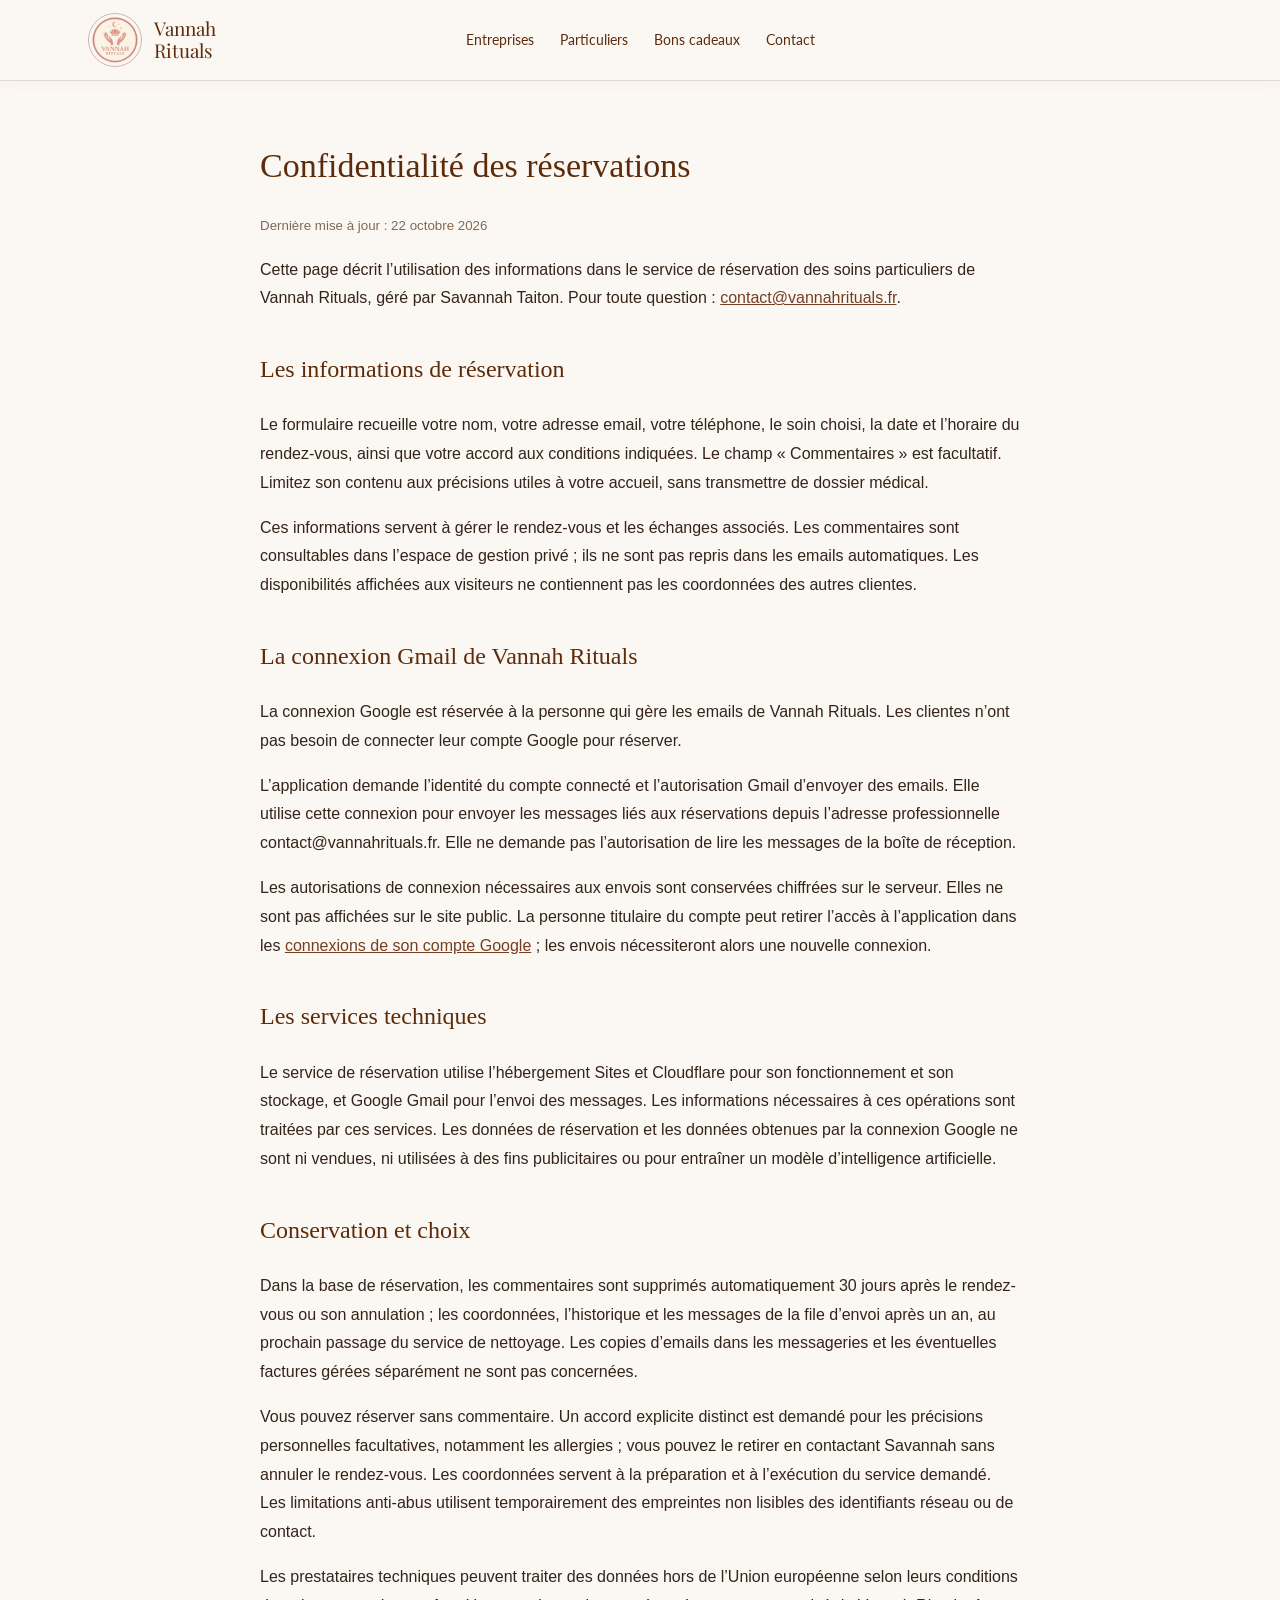
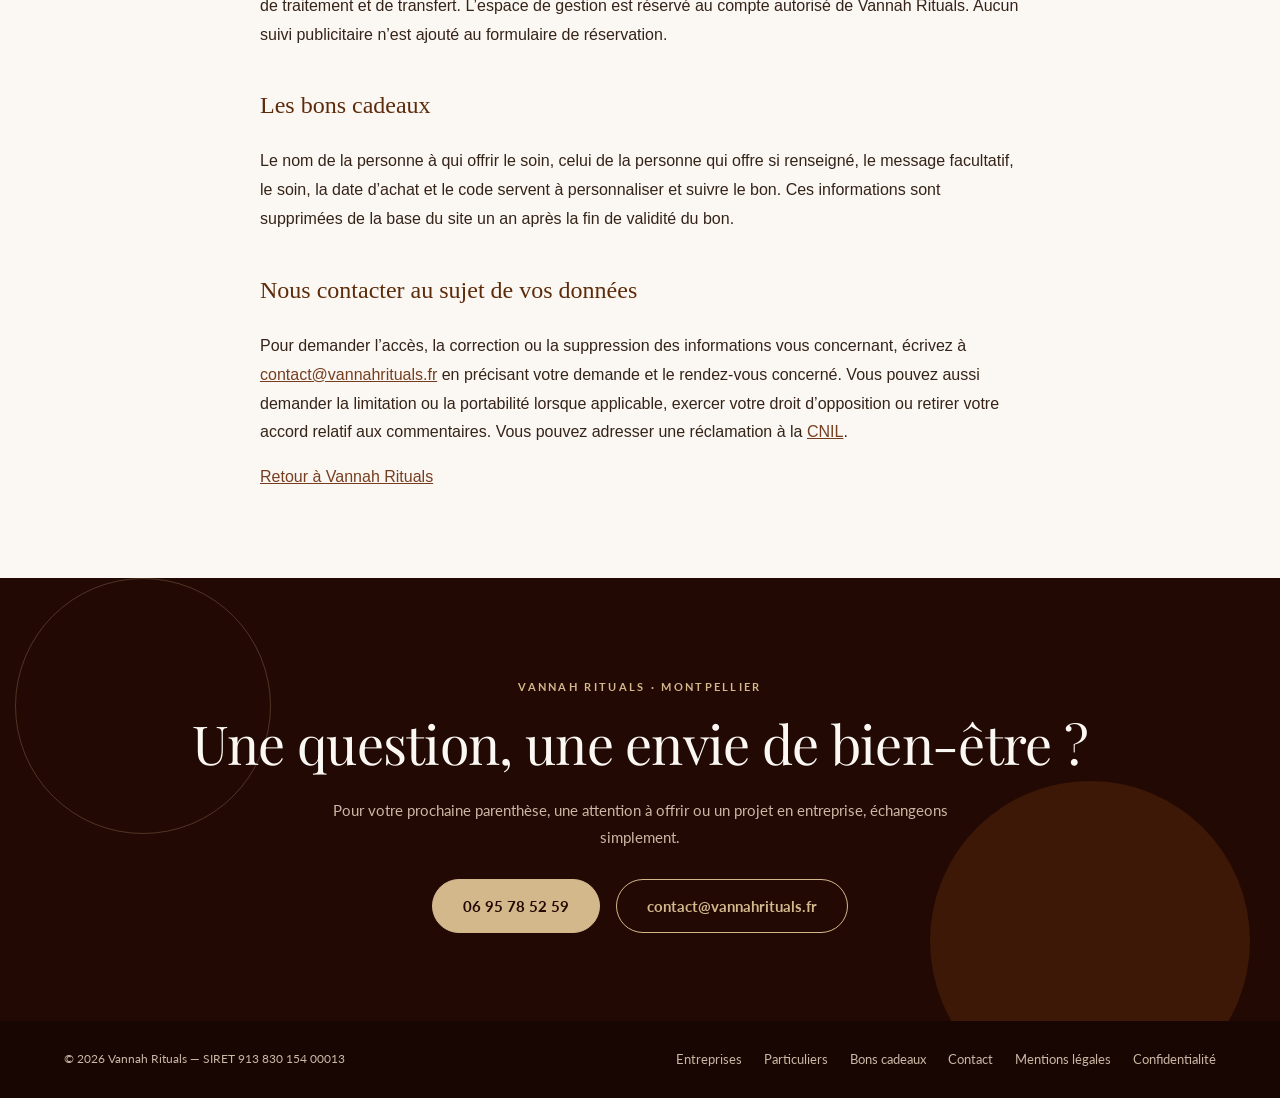
==== commit d9d32d93: "Remove About from shared public navigation" ====
--- a/confidentialite.html
+++ b/confidentialite.html
@@ -16,7 +16,6 @@
                 <a href="https://vannahrituals.fr/">Entreprises</a>
                 <a href="https://vannahrituals.fr/soins.html">Particuliers</a>
                 <a href="https://reservation.vannahrituals.fr/cadeaux">Bons cadeaux</a>
-                <a href="https://vannahrituals.fr/#apropos">À propos</a>
                 <a href="https://vannahrituals.fr/#contact">Contact</a>
             </div>
         </div>
